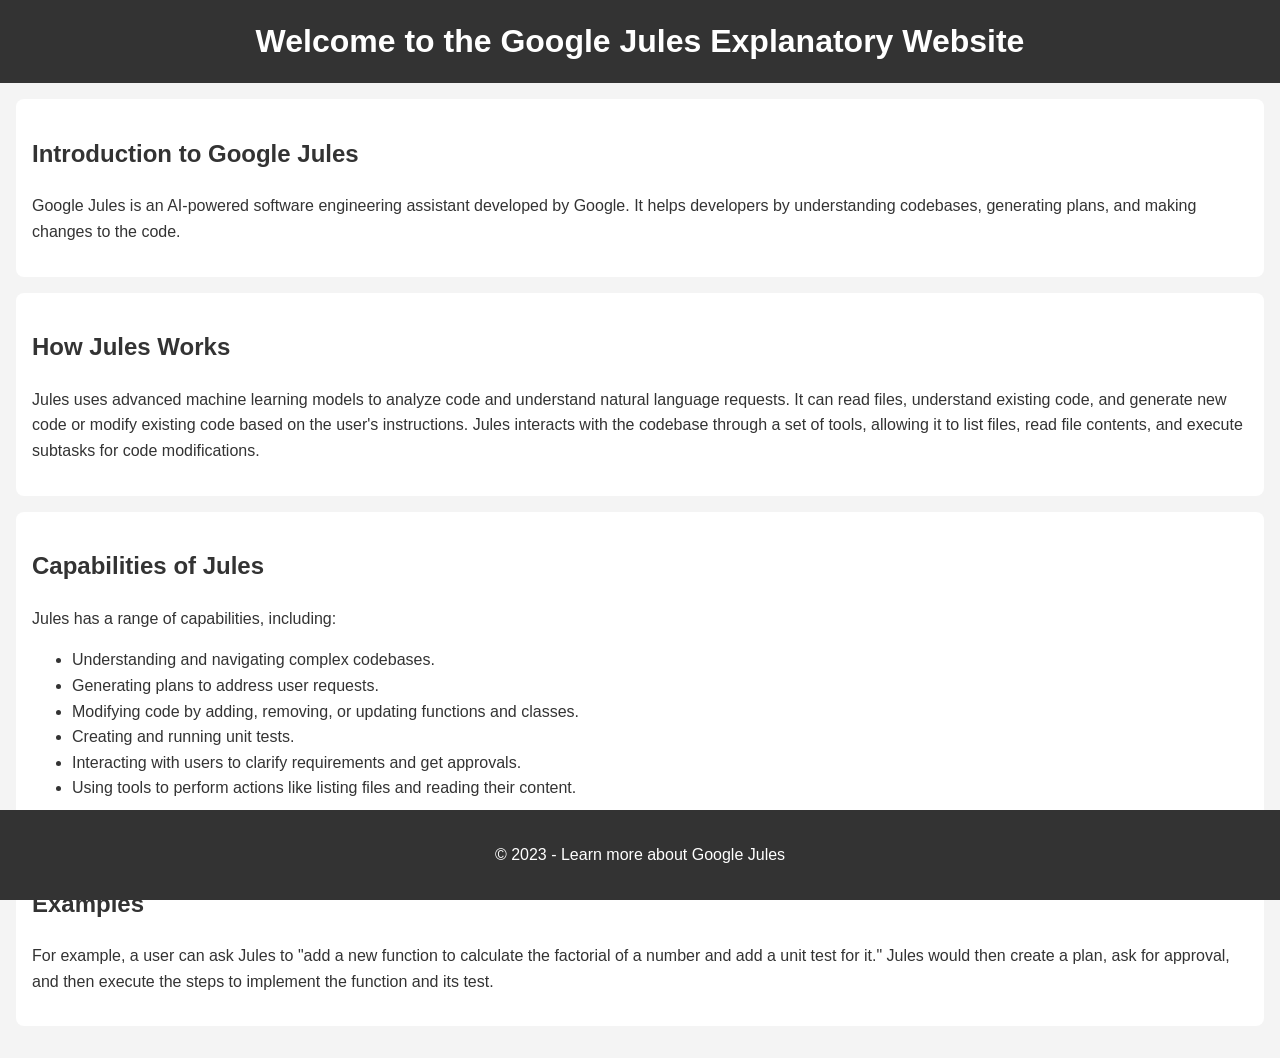
==== index.html @ 5fc8c3a5 "Create explanatory website for Google Jules This commit introduces a basic website explaining Google" ====
<!DOCTYPE html>
<html lang="en">
<head>
    <meta charset="UTF-8">
    <meta name="viewport" content="width=device-width, initial-scale=1.0">
    <title>About Google Jules</title>
    <link rel="stylesheet" href="style.css">
</head>
<body>
    <header>
        <h1>Welcome to the Google Jules Explanatory Website</h1>
    </header>
    <main>
        <section id="introduction">
            <h2>Introduction to Google Jules</h2>
            <p>This section will introduce Google Jules.</p>
        </section>
        <section id="how-it-works">
            <h2>How Jules Works</h2>
            <p>This section will explain the workings of Google Jules.</p>
        </section>
        <section id="capabilities">
            <h2>Capabilities of Jules</h2>
            <p>This section will detail the capabilities of Google Jules.</p>
        </section>
        <section id="examples">
            <h2>Examples</h2>
            <p>This section will provide examples of Jules in action.</p>
        </section>
    </main>
    <footer>
        <p>&copy; 2023 - Learn more about Google Jules</p>
    </footer>
    <script src="script.js"></script>
</body>
</html>
---- style.css ----
body {
    font-family: 'Arial', sans-serif;
    line-height: 1.6;
    margin: 0;
    padding: 0;
    background-color: #f4f4f4;
    color: #333;
}

header {
    background: #333;
    color: #fff;
    padding: 1rem 0;
    text-align: center;
}

header h1 {
    margin: 0;
}

main {
    padding: 1rem;
    overflow: auto;
}

section {
    background: #fff;
    margin-bottom: 1rem;
    padding: 1rem;
    border-radius: 8px;
}

h2 {
    color: #333;
}

footer {
    text-align: center;
    padding: 1rem 0;
    background: #333;
    color: #fff;
    position: fixed;
    bottom: 0;
    width: 100%;
}
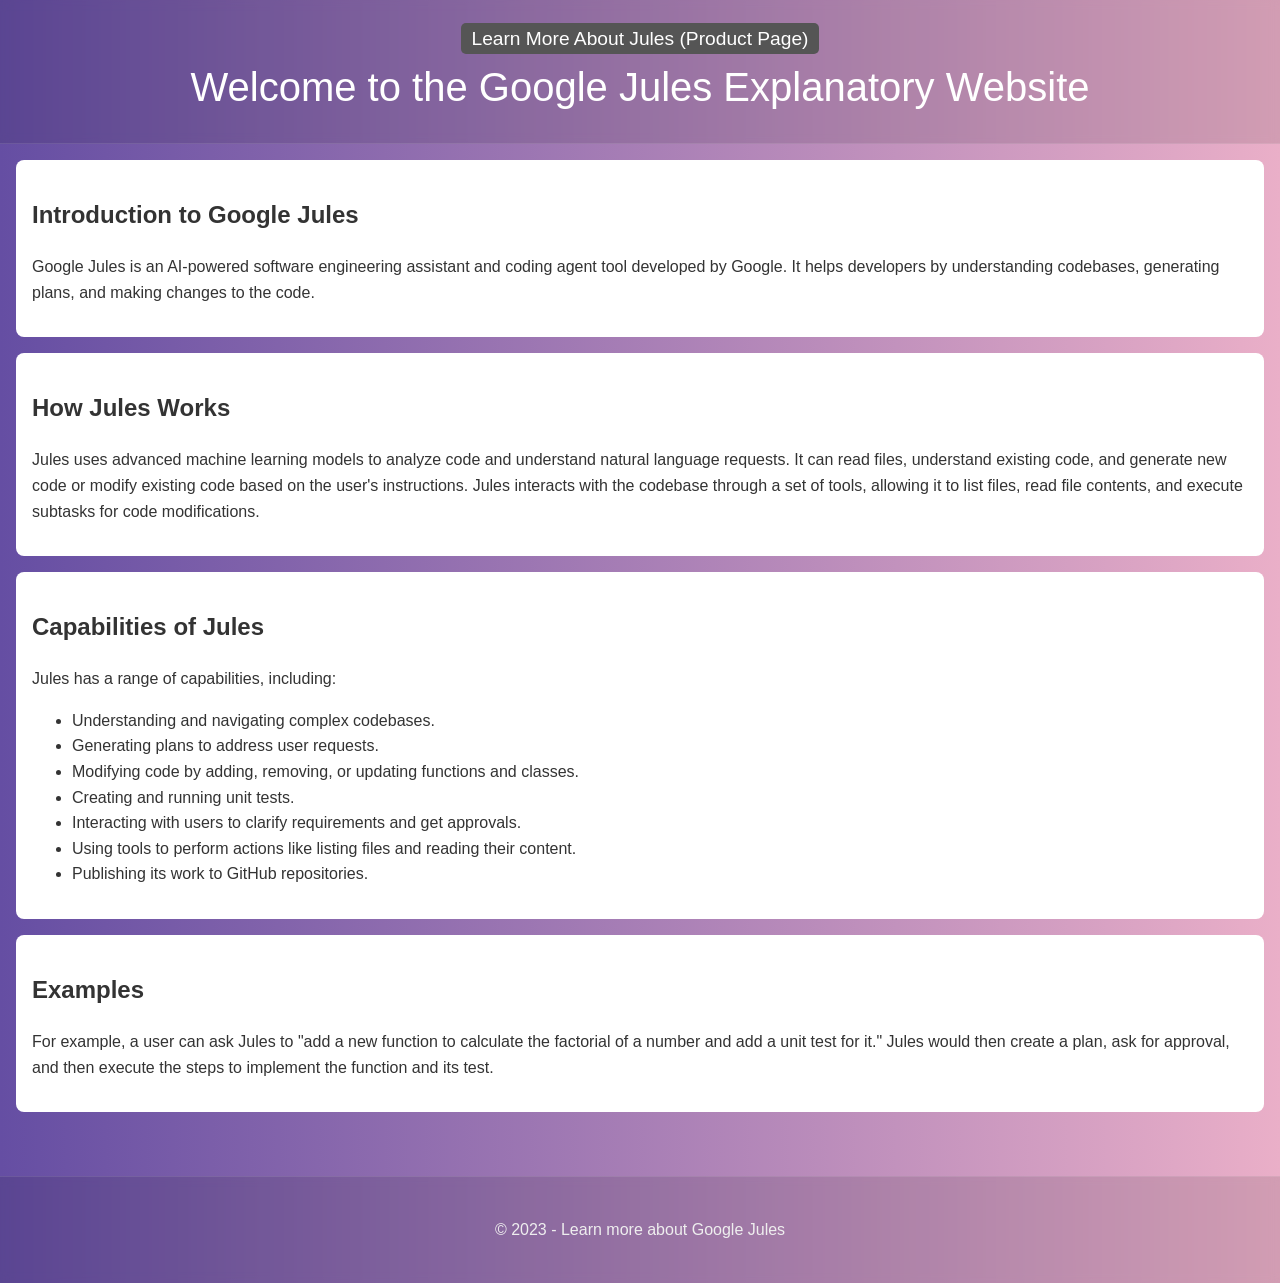
==== commit 8efd1994: "feat: Create Jules product description page This commit introduces a new product description page fo" ====
--- a/index.html
+++ b/index.html
@@ -8,6 +8,9 @@
 </head>
 <body>
     <header>
+        <nav>
+            <a href="product.html" style="color: white; text-decoration: none; font-size: 1.2em; background-color: #555; padding: 5px 10px; border-radius: 5px;">Learn More About Jules (Product Page)</a>
+        </nav>
         <h1>Welcome to the Google Jules Explanatory Website</h1>
     </header>
     <main>
--- a/style.css
+++ b/style.css
@@ -43,3 +43,127 @@
     bottom: 0;
     width: 100%;
 }
+
+/* Styles for product.html - Glassmorphism and Animations */
+
+/* Add a background to the body for the glass effect to be more apparent */
+body.product-page-body { /* We'll need to add this class to body in product.html later or target body if no conflict */
+    background: linear-gradient(to right, #74ebd5, #ACB6E5); /* Example gradient */
+}
+
+#product-description-page section {
+    margin-bottom: 2rem;
+    background: rgba(255, 255, 255, 0.2); /* Semi-transparent white background for the glass effect */
+    border-radius: 15px;
+    padding: 20px;
+    box-shadow: 0 8px 32px 0 rgba(31, 38, 135, 0.37); /* Subtle shadow for depth */
+    backdrop-filter: blur(10px); /* The actual blur effect */
+    -webkit-backdrop-filter: blur(10px); /* For Safari */
+    border: 1px solid rgba(255, 255, 255, 0.18); /* Light border to enhance the glass look */
+    opacity: 0; /* Start hidden for fade-in animation */
+    transform: translateY(20px); /* Start slightly lower for fade-in animation */
+    animation: fadeInSection 0.8s ease-out forwards;
+}
+
+/* Define a keyframe animation for fade-in */
+@keyframes fadeInSection {
+    to {
+        opacity: 1;
+        transform: translateY(0);
+    }
+}
+
+/* Stagger the animation for sections - can be done with JS for more precision or with :nth-child if structure is fixed */
+/* For simplicity, this example applies the same delay. JS would be better for true scroll-based stagger. */
+#product-description-page section:nth-child(1) { animation-delay: 0.1s; }
+#product-description-page section:nth-child(2) { animation-delay: 0.2s; }
+#product-description-page section:nth-child(3) { animation-delay: 0.3s; }
+#product-description-page section:nth-child(4) { animation-delay: 0.4s; }
+#product-description-page section:nth-child(5) { animation-delay: 0.5s; }
+#product-description-page section:nth-child(6) { animation-delay: 0.6s; }
+#product-description-page section:nth-child(7) { animation-delay: 0.7s; }
+#product-description-page section:nth-child(8) { animation-delay: 0.8s; }
+
+
+#product-description-page h2 {
+    color: #fff; /* Adjust heading color for better contrast on glass */
+    border-bottom: 2px solid rgba(255, 255, 255, 0.5);
+    padding-bottom: 10px;
+    margin-bottom: 15px;
+}
+
+#product-description-page p,
+#product-description-page div,
+#product-description-page ul,
+#product-description-page li {
+    color: #eee; /* Adjust text color for readability on glass */
+}
+
+#product-description-page ul {
+    list-style-position: inside;
+    padding-left: 0;
+}
+
+#product-description-page li {
+    margin-bottom: 0.5rem;
+}
+
+/* Simple hover effect for sections */
+#product-description-page section:hover {
+    background: rgba(255, 255, 255, 0.3); /* Slightly more opaque on hover */
+    box-shadow: 0 8px 32px 0 rgba(31, 38, 135, 0.5);
+}
+
+/* Ensure the main header and footer from the original style don't clash too much or restyle them if needed */
+/* For this example, we assume they are acceptable or would be restyled in a dedicated product-style.css */
+
+/* Add a class to product.html's body tag to scope the gradient background, if we want to avoid affecting index.html's body */
+/* The subtask for product.html creation didn't add a class to body, so these styles will apply to body tag globally.
+   If index.html also uses style.css, its body background will also change.
+   A better approach would be to use a more specific selector for the product page body,
+   or use a separate CSS file for product.html.
+   For now, let's proceed with this, and can refine if it causes issues for index.html.
+*/
+
+body { /* This will apply the gradient to index.html as well. */
+    background: linear-gradient(to right, #654ea3, #eaafc8); /* New example gradient for body */
+    font-family: 'Segoe UI', Tahoma, Geneva, Verdana, sans-serif; /* More modern font */
+}
+
+/* Overriding some general styles for better consistency on the product page */
+header {
+    background: rgba(0, 0, 0, 0.1); /* Make header slightly transparent */
+    backdrop-filter: blur(5px);
+    -webkit-backdrop-filter: blur(5px);
+    border-bottom: 1px solid rgba(255, 255, 255, 0.1);
+    color: #fff;
+    padding: 1.5rem 0;
+}
+
+header h1 {
+    font-size: 2.5rem;
+    font-weight: 300;
+}
+
+header nav a {
+    color: #fff;
+    text-decoration: none;
+    margin: 0 15px;
+    font-size: 1.1rem;
+    transition: color 0.3s ease;
+}
+
+header nav a:hover {
+    color: #ddd;
+}
+
+footer {
+    background: rgba(0, 0, 0, 0.1); /* Make footer slightly transparent */
+    backdrop-filter: blur(5px);
+    -webkit-backdrop-filter: blur(5px);
+    border-top: 1px solid rgba(255, 255, 255, 0.1);
+    color: #eee;
+    padding: 1.5rem 0;
+    position: relative; /* Changed from fixed to allow scrolling */
+    margin-top: 2rem;
+}
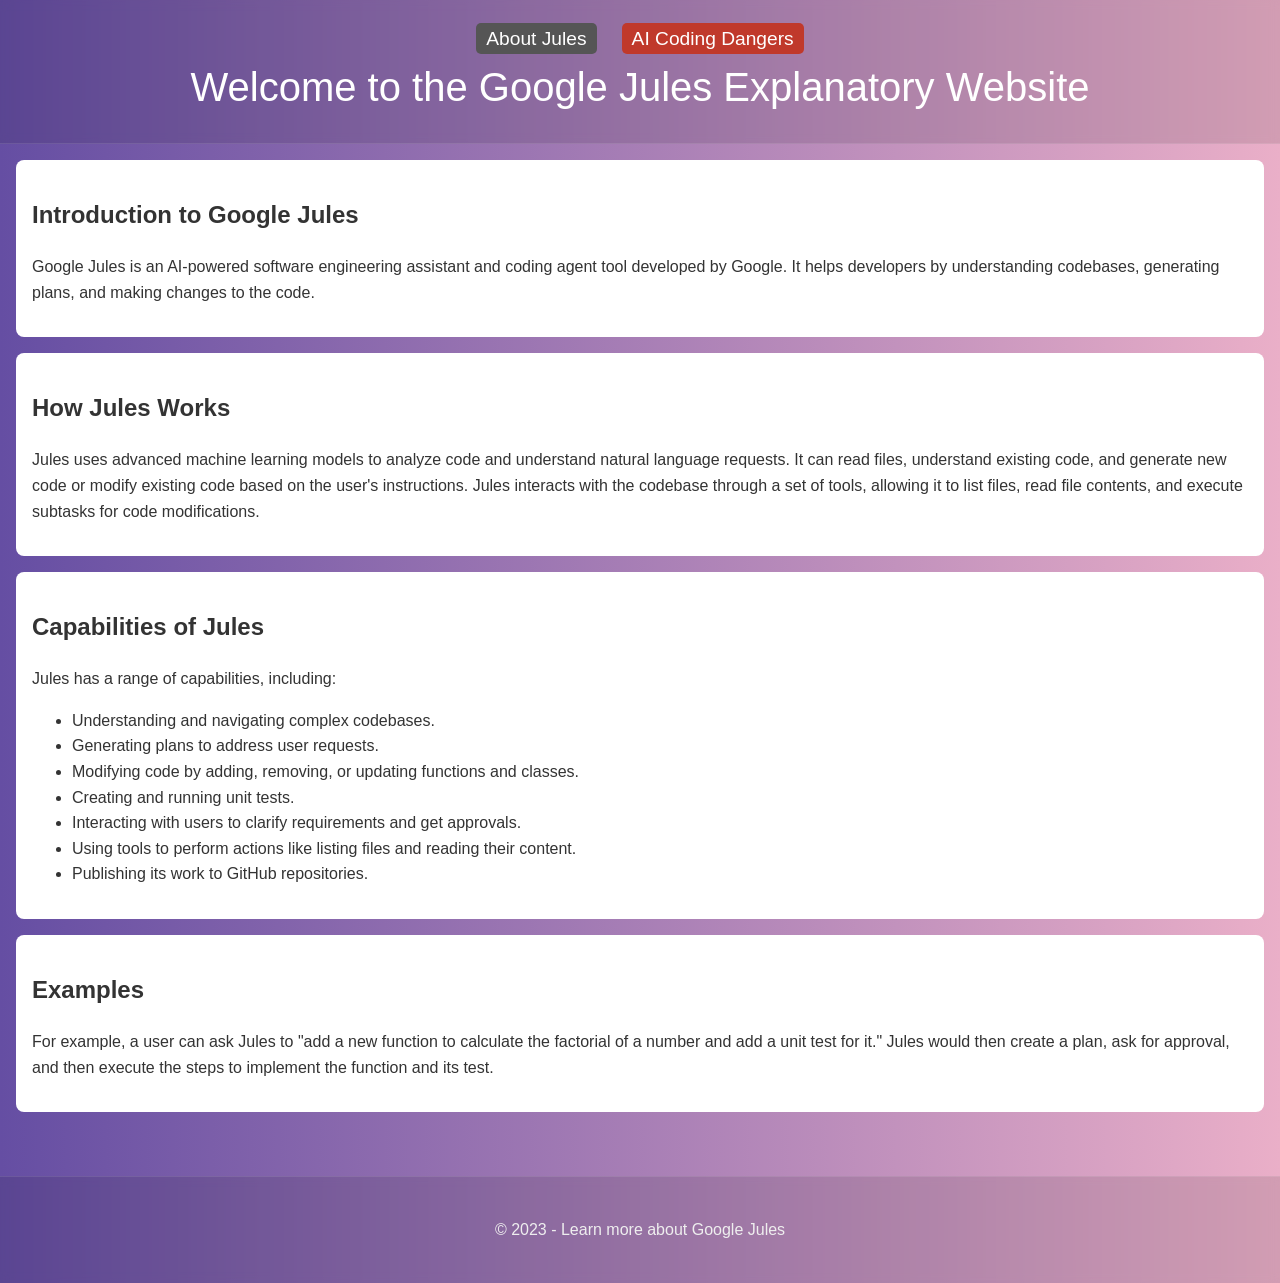
==== commit 32fe35d8: "feat: Add page on Dangers of AI Coding This commit introduces a new page detailing the risks and cha" ====
--- a/index.html
+++ b/index.html
@@ -9,7 +9,7 @@
 <body>
     <header>
         <nav>
-            <a href="product.html" style="color: white; text-decoration: none; font-size: 1.2em; background-color: #555; padding: 5px 10px; border-radius: 5px;">Learn More About Jules (Product Page)</a>
+            <a href="product.html" style="color: white; text-decoration: none; font-size: 1.2em; background-color: #555; padding: 5px 10px; border-radius: 5px; margin-right: 10px;">About Jules</a><a href="dangers-of-ai-coding.html" style="color: white; text-decoration: none; font-size: 1.2em; background-color: #c0392b; padding: 5px 10px; border-radius: 5px;">AI Coding Dangers</a>
         </nav>
         <h1>Welcome to the Google Jules Explanatory Website</h1>
     </header>
--- a/style.css
+++ b/style.css
@@ -167,3 +167,184 @@
     position: relative; /* Changed from fixed to allow scrolling */
     margin-top: 2rem;
 }
+
+/* Accordion Styles */
+.accordion-item {
+    background: rgba(255, 255, 255, 0.1); /* Slightly different background for item */
+    margin-bottom: 10px;
+    border-radius: 8px;
+    border: 1px solid rgba(255, 255, 255, 0.1);
+}
+
+.accordion-title {
+    background: rgba(255, 255, 255, 0.2);
+    color: #fff;
+    cursor: pointer;
+    padding: 15px;
+    width: 100%;
+    text-align: left;
+    border: none;
+    border-radius: 8px 8px 0 0; /* Rounded top corners */
+    outline: none;
+    font-size: 1.1em;
+    font-weight: bold;
+    transition: background-color 0.3s ease;
+    display: flex;
+    justify-content: space-between;
+    align-items: center;
+}
+
+.accordion-title:hover, .accordion-title.active {
+    background-color: rgba(255, 255, 255, 0.3);
+}
+
+.accordion-title::after {
+    content: '+'; /* Plus sign for collapsed state */
+    font-size: 1.5em;
+    color: #fff;
+    transition: transform 0.3s ease;
+}
+
+.accordion-title.active::after {
+    content: '−'; /* Minus sign for expanded state */
+}
+
+.accordion-content {
+    padding: 0 15px; /* Initial padding, will be set to 0 when hidden */
+    background-color: rgba(255, 255, 255, 0.05);
+    max-height: 0;
+    overflow: hidden;
+    transition: max-height 0.3s ease-out, padding 0.3s ease-out;
+    border-radius: 0 0 8px 8px; /* Rounded bottom corners */
+}
+
+.accordion-content p, .accordion-content ul {
+    margin-top: 10px;
+    margin-bottom: 10px;
+    color: #eee; /* Ensure text color is readable */
+}
+
+/* CSS Adjustments for Visual Hierarchy and Spacing (Accordions Update) */
+
+#product-description-page section {
+    padding: 25px; /* Slightly increase padding for main sections */
+    margin-bottom: 2.5rem; /* Increase bottom margin for better separation */
+}
+
+.accordion-item {
+    margin-bottom: 15px; /* Increase space between accordion items */
+    background: rgba(255, 255, 255, 0.15); /* Slightly enhance item background visibility */
+}
+
+.accordion-title {
+    padding: 18px 20px; /* Increase padding for accordion titles for a larger click target */
+    font-size: 1.15em; /* Slightly larger font for titles */
+}
+
+.accordion-title strong { /* Ensure strong tags in title are appropriately styled if needed */
+    font-weight: 600; /* Default is bold, but can be more specific */
+}
+
+.accordion-title::after {
+    font-size: 1.6em; /* Make +/- indicator slightly larger */
+    margin-left: 10px; /* Add some space to the indicator */
+}
+
+.accordion-content {
+    /* Padding is now handled by JS during expand/collapse for smoother animation */
+    /* Ensure text within content is well-spaced */
+    line-height: 1.7; /* Improve readability of text within accordion content */
+}
+
+.accordion-content ul {
+    padding-left: 20px; /* Indent lists within accordion content */
+    margin-top: 10px;
+    margin-bottom: 10px;
+}
+
+.accordion-content li {
+    margin-bottom: 0.6rem; /* Adjust spacing for list items */
+}
+
+.accordion-content p {
+    margin-top: 0;
+    margin-bottom: 1rem; /* Ensure paragraphs have good spacing */
+}
+
+/* General text refinement in product page for better readability */
+#product-description-page p,
+#product-description-page div, /* This might be too broad, but targets general text containers */
+#product-description-page ul,
+#product-description-page li {
+    font-size: 0.95rem; /* Slightly smaller base font for content if it was too large */
+    color: #e0e0e0; /* Ensure text color is light enough but readable */
+}
+
+#product-description-page h2 {
+    font-size: 1.8em; /* Adjust main section heading size if needed */
+    margin-bottom: 20px; /* Space below section titles */
+}
+
+/* Ensure the glassmorphism still looks good */
+/* No direct changes to backdrop-filter or core glass properties unless issues are found */
+/* The current accordion-item background is slightly more opaque which should be fine */
+
+/* CSS for Dangers of AI Coding Page */
+
+#dangers-page {
+    /* Main container for the dangers page, can inherit general main styles */
+    /* or add specific padding if needed */
+}
+
+#dangers-page section {
+    /* General styling for sections on this page will be inherited from existing rules,
+       including glassmorphism, margins, padding, and animations.
+       We can add overrides if necessary. */
+}
+
+#dangers-page h2 {
+    /* Section titles, should inherit general h2 styling.
+       Ensure color and bottom-border are consistent. */
+    color: #fff; /* As per product page */
+    border-bottom: 2px solid rgba(255, 255, 255, 0.5); /* As per product page */
+    padding-bottom: 10px;
+    margin-bottom: 20px;
+}
+
+#ai-dangers-list .danger-item {
+    background: rgba(255, 255, 255, 0.1); /* Slightly more distinct background than accordion items */
+    border-radius: 10px;
+    padding: 20px;
+    margin-bottom: 20px; /* Space between each danger item */
+    border: 1px solid rgba(255, 255, 255, 0.15);
+    box-shadow: 0 4px 15px rgba(0, 0, 0, 0.1); /* Softer shadow than main sections */
+    transition: transform 0.3s ease, box-shadow 0.3s ease;
+}
+
+#ai-dangers-list .danger-item:hover {
+    transform: translateY(-5px);
+    box-shadow: 0 6px 20px rgba(0, 0, 0, 0.15);
+}
+
+#ai-dangers-list .danger-item h3 {
+    font-size: 1.3em;
+    color: #f0f0f0; /* Lighter color for sub-heading */
+    margin-top: 0;
+    margin-bottom: 10px;
+    font-weight: 600;
+}
+
+#ai-dangers-list .danger-item p {
+    font-size: 0.95rem; /* Consistent with product page content */
+    line-height: 1.7;
+    color: #dcdcdc; /* Slightly different shade for content if needed */
+    margin-bottom: 0; /* Remove bottom margin if it's the last element */
+}
+
+/* Ensure general text and paragraph styling within sections is consistent */
+#dangers-page #ai-dangers-intro p,
+#dangers-page #ai-dangers-conclusion p {
+    font-size: 1rem; /* Main intro/conclusion text slightly larger */
+    line-height: 1.7;
+    color: #eee;
+}
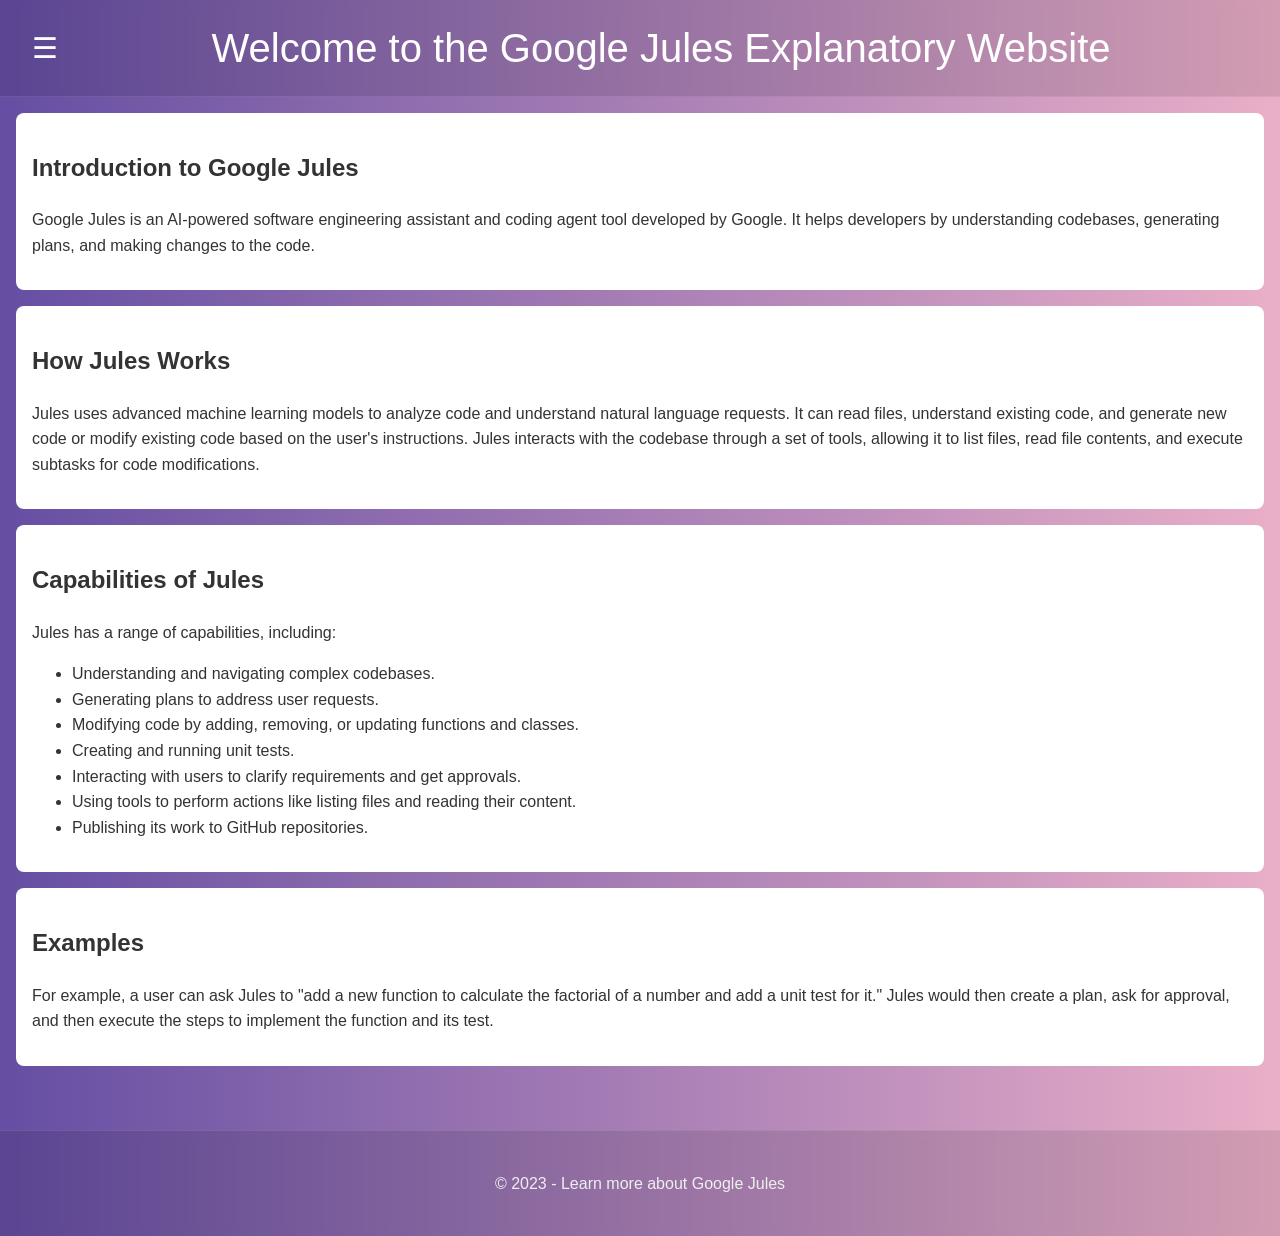
==== commit 60133065: "feat: Implement enhanced glassmorphic navigation menu This commit introduces a new site-wide navigat" ====
--- a/index.html
+++ b/index.html
@@ -7,12 +7,7 @@
     <link rel="stylesheet" href="style.css">
 </head>
 <body>
-    <header>
-        <nav>
-            <a href="product.html" style="color: white; text-decoration: none; font-size: 1.2em; background-color: #555; padding: 5px 10px; border-radius: 5px; margin-right: 10px;">About Jules</a><a href="dangers-of-ai-coding.html" style="color: white; text-decoration: none; font-size: 1.2em; background-color: #c0392b; padding: 5px 10px; border-radius: 5px;">AI Coding Dangers</a>
-        </nav>
-        <h1>Welcome to the Google Jules Explanatory Website</h1>
-    </header>
+    <header><button id="nav-toggle" class="nav-button">☰</button><h1>Welcome to the Google Jules Explanatory Website</h1><div id="nav-menu" class="nav-menu nav-menu-hidden"></div></header>
     <main>
         <section id="introduction">
             <h2>Introduction to Google Jules</h2>
@@ -35,5 +30,6 @@
         <p>&copy; 2023 - Learn more about Google Jules</p>
     </footer>
     <script src="script.js"></script>
+    <script src="navigation.js" defer></script>
 </body>
 </html>
--- a/style.css
+++ b/style.css
@@ -297,9 +297,17 @@
 }
 
 #dangers-page section {
-    /* General styling for sections on this page will be inherited from existing rules,
-       including glassmorphism, margins, padding, and animations.
-       We can add overrides if necessary. */
+    margin-bottom: 2rem; /* Copied from #product-description-page section */
+    background: rgba(255, 255, 255, 0.2); /* Copied */
+    border-radius: 15px; /* Copied */
+    padding: 20px; /* Copied */
+    box-shadow: 0 8px 32px 0 rgba(31, 38, 135, 0.37); /* Copied */
+    backdrop-filter: blur(10px); /* Copied */
+    -webkit-backdrop-filter: blur(10px); /* Copied */
+    border: 1px solid rgba(255, 255, 255, 0.18); /* Copied */
+    opacity: 1; /* Ensure visibility */
+    transform: none; /* Ensure no transform */
+    /* If animations are desired later, they can be added here */
 }
 
 #dangers-page h2 {
@@ -348,3 +356,86 @@
     line-height: 1.7;
     color: #eee;
 }
+
+/* Navigation Menu Styles */
+
+/* Adjusting header for flex layout with nav button */
+header {
+    display: flex;
+    justify-content: space-between;
+    align-items: center;
+    padding: 1rem 1.5rem; /* Adjusted padding */
+    position: relative; /* For positioning nav-menu */
+    /* text-align: center; */ /* Overridden by flex */
+}
+
+header h1 {
+    margin: 0; /* Ensure h1 margin doesn't interfere */
+    flex-grow: 1; /* Allow h1 to take space */
+    text-align: center; /* Center the h1 text within its flex item space */
+    /* Potentially add margin to h1 if button and title are too close or too far */
+    /* margin-left: -[button_width_plus_padding]; to re-center if button takes space */
+}
+
+.nav-button {
+    font-size: 1.8em; /* Larger hamburger icon */
+    color: #fff;
+    background: transparent;
+    border: none;
+    cursor: pointer;
+    padding: 0.5rem;
+    order: -1; /* Place button before h1 in visual order if needed, or adjust HTML structure */
+    /* If HTML is button, h1, then button needs no order override if h1 is flex-grow 1 */
+    /* The subtask put button first, then h1, so this order is fine. */
+    z-index: 1100; /* Ensure button is above menu if menu is full width */
+}
+
+.nav-menu {
+    list-style: none;
+    padding: 0;
+    margin: 0;
+    position: absolute;
+    top: 100%; /* Position below the header */
+    right: 0; /* Align to the right of the header */
+    width: 250px; /* Or min-width, or adjust as needed */
+    background: rgba(50, 50, 50, 0.7); /* Darker glassmorphic background */
+    backdrop-filter: blur(15px);
+    -webkit-backdrop-filter: blur(15px);
+    border-radius: 0 0 8px 8px; /* Rounded bottom corners */
+    box-shadow: 0 8px 20px rgba(0, 0, 0, 0.3);
+    border: 1px solid rgba(255, 255, 255, 0.1);
+    border-top: none; /* No top border as it connects to header */
+    z-index: 1000; /* Ensure menu is above page content */
+
+    /* Initial state for fade-in */
+    opacity: 0;
+    visibility: hidden;
+    transform: translateY(-10px); /* Slight upward movement for fade-in */
+    transition: opacity 0.3s ease-out, visibility 0s linear 0.3s, transform 0.3s ease-out;
+}
+
+.nav-menu.nav-menu-visible {
+    opacity: 1;
+    visibility: visible;
+    transform: translateY(0);
+    transition: opacity 0.3s ease-out, visibility 0s linear 0s, transform 0.3s ease-out;
+}
+
+.nav-menu a {
+    display: block;
+    padding: 12px 20px;
+    color: #f0f0f0;
+    text-decoration: none;
+    font-size: 1.1em;
+    border-bottom: 1px solid rgba(255, 255, 255, 0.05);
+    transition: background-color 0.2s ease, color 0.2s ease;
+}
+
+.nav-menu a:last-child {
+    border-bottom: none;
+}
+
+.nav-menu a:hover {
+    background-color: rgba(255, 255, 255, 0.1);
+    color: #fff;
+}
